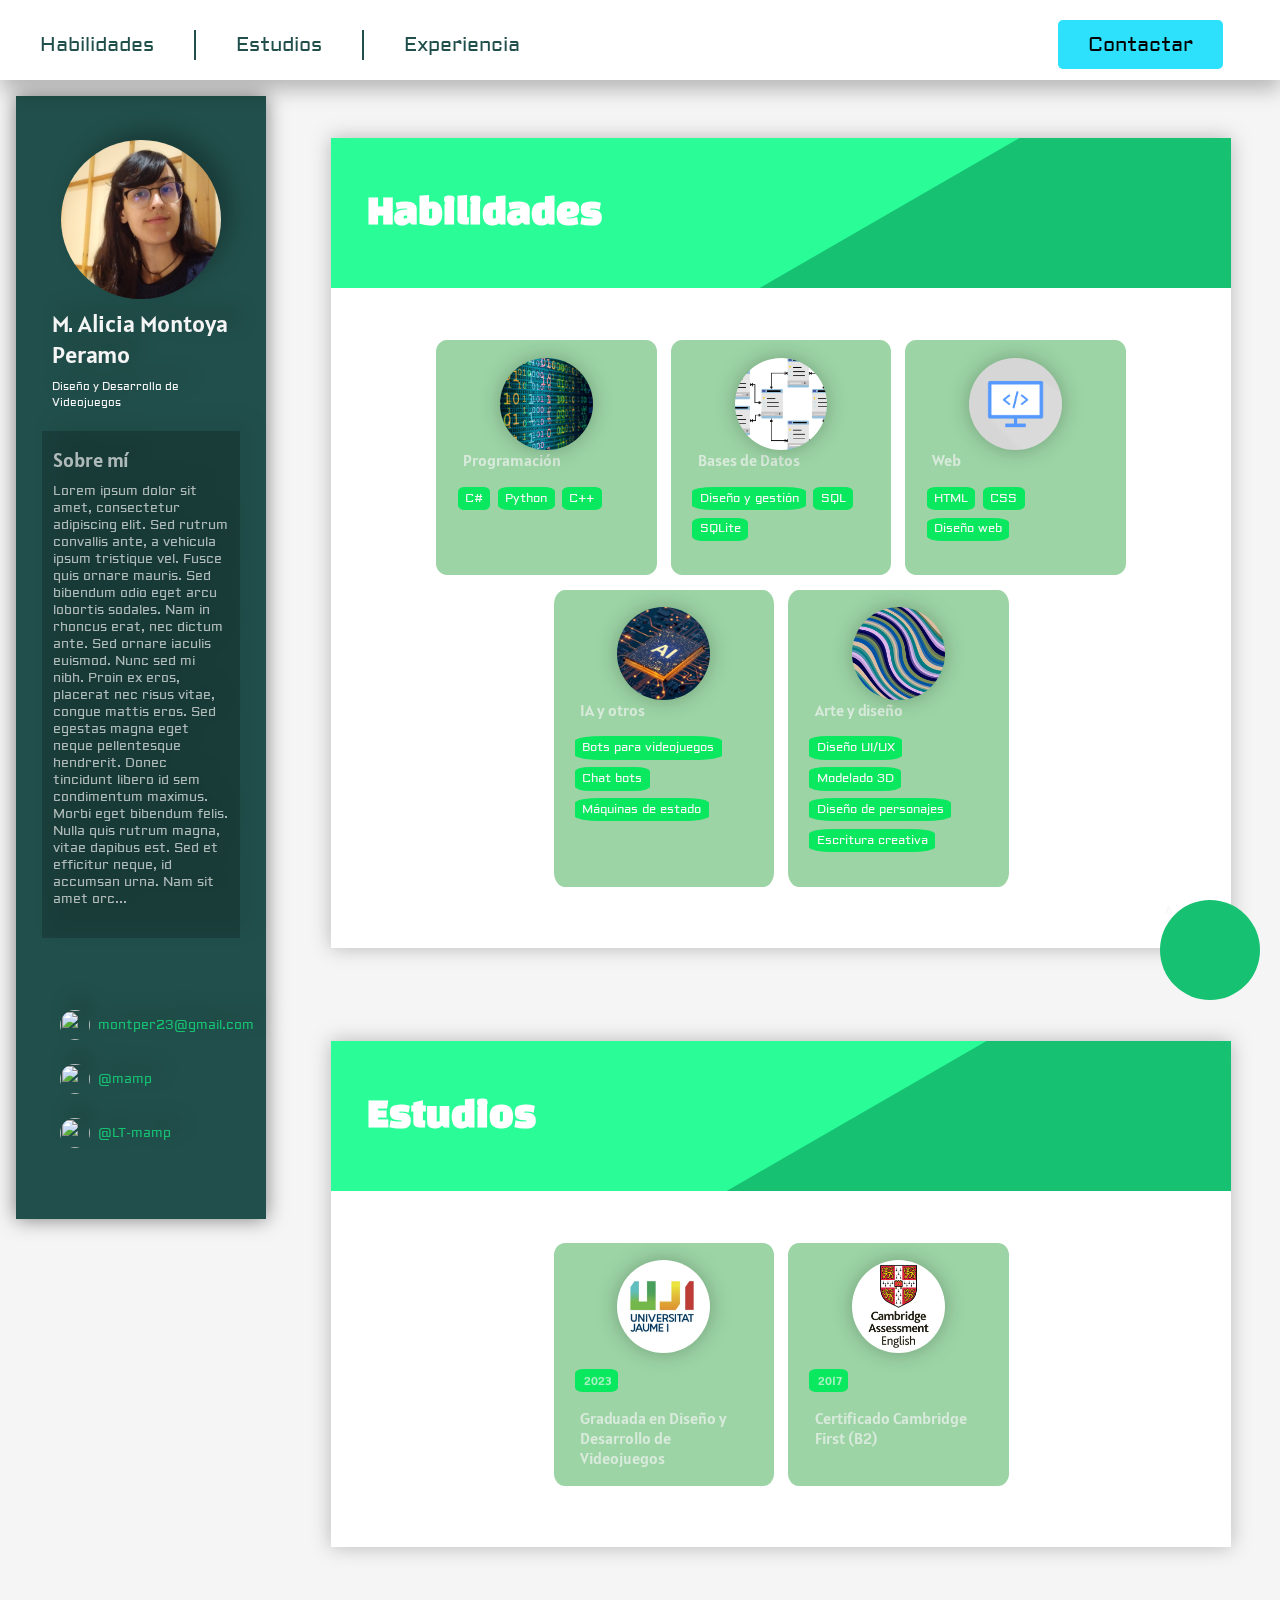
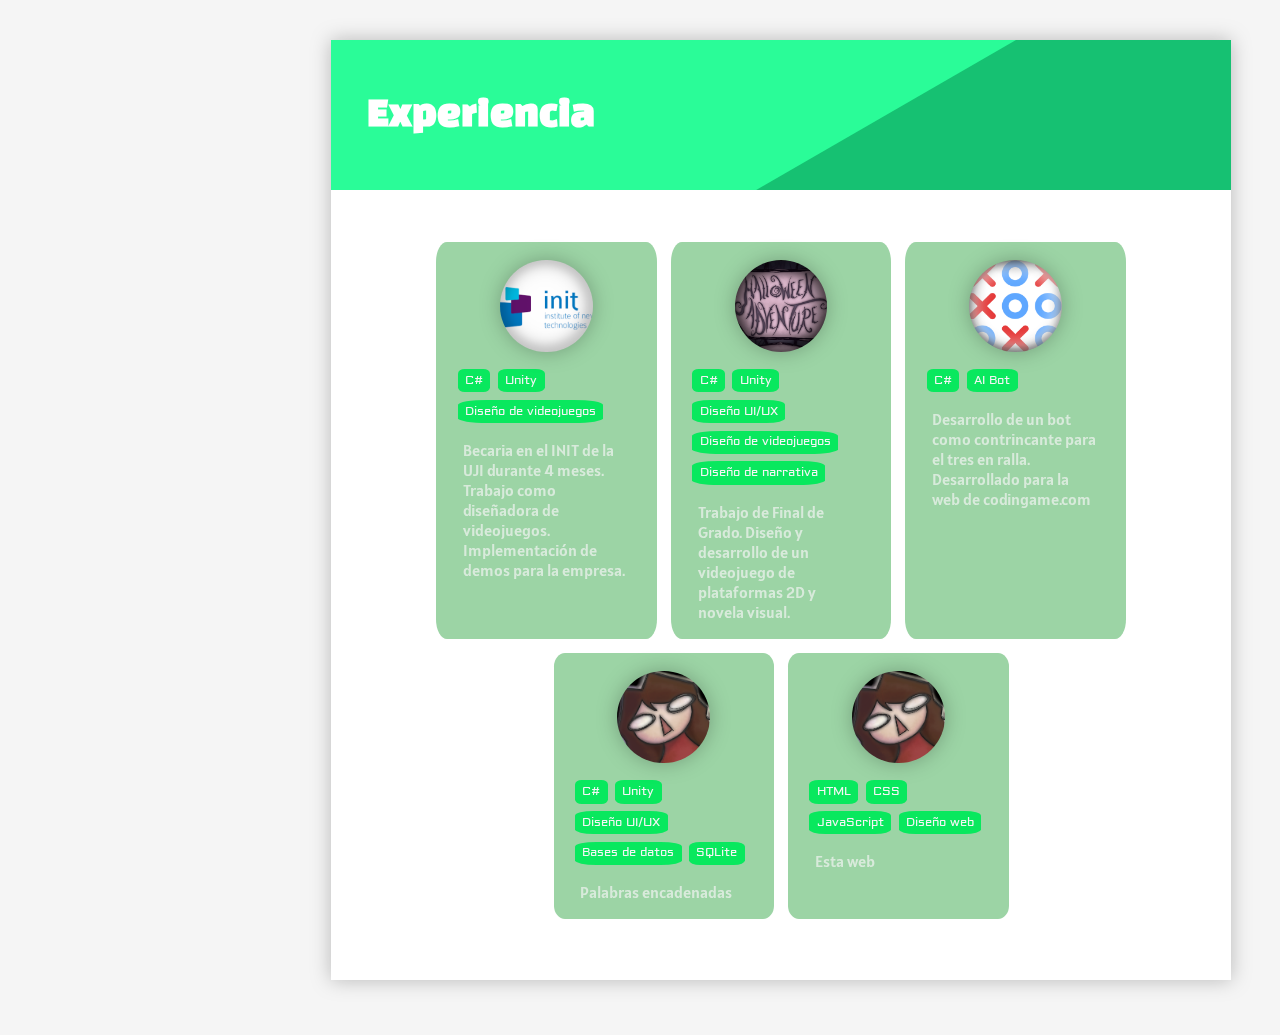
==== index.html @ c8db1079 "Rename Index.html to index.html" ====
<!doctype html>
<html lang="es">
<head>
    <meta charset="UTF-8">
    <meta name="viewport" content="width=device-width, initial-scale=1.0">
    <title>MontPer Porfolio</title>
    <link rel="stylesheet" href="css/format.css">
    <link rel="icon" href="img/perfil_wa1.png">
</head>


<header>
    <div class="top-bar">
        <div class="open-profile-button">
            <!-- para abrir profile box (y si está abierta: desaparece) -->
        </div>
        <div class="shortcuts">
            <!-- 3 botones -->
            <a class="sc-button" href="#s1">Habilidades</a>
            <div class="button-separator"></div>
            <a class="sc-button" href="#s2">Estudios</a>
            <div class="button-separator"></div>
            <a class="sc-button" href="#s3">Experiencia</a>
        </div>
        <div class="contact-button">
            <!-- 1 botón -->
            <a class="info-button" href="javascript:()" onclick="showPopup();">Contactar</a>
        </div>
    </div>
</header>


<body>
    <div class="side-box">
        <div class="close-button"><p>x</p></div>
        <div class="profile-box">
            <img src="img/IMG_01.jpg" alt="Profile picture">
            <h1>M. Alicia Montoya Peramo</h1>
            <h3>Diseño y Desarrollo de Videojuegos</h3>
            <div class="about-me-box">
                <h2>Sobre mí</h2>
                <p>Lorem ipsum dolor sit amet,
                    consectetur adipiscing elit. Sed
                    rutrum convallis ante, a vehicula
                    ipsum tristique vel. Fusce quis
                    ornare mauris. Sed bibendum
                    odio eget arcu lobortis sodales.
                    Nam in rhoncus erat, nec dictum
                    ante. Sed ornare iaculis euismod.
                    Nunc sed mi nibh. Proin ex eros,
                    placerat nec risus vitae, congue
                    mattis eros. Sed egestas magna
                    eget neque pellentesque
                    hendrerit. Donec tincidunt libero
                    id sem condimentum maximus.
                    Morbi eget bibendum felis. Nulla
                    quis rutrum magna, vitae dapibus
                    est. Sed et efficitur neque, id
                    accumsan urna. Nam sit amet orc...</p>
            </div>
            <div class="links-box">
                <div class="social-link">
                    <img src="https://freelogopng.com/images/all_img/1657906169gmail-logo-png.png">
                    <p><a href="mailto:montper23@gmail.com">montper23@gmail.com</a></p>
                </div>
                <div class="social-link">
                    <img src="https://logospng.org/download/linkedin/logo-linkedin-icon-2048.png">
                    <p><a href="https://www.linkedin.com/in/mamp-24b292224/">@mamp</a></p>
                </div>
                <div class="social-link">
                    <img src="https://pngimg.com/uploads/github/github_PNG40.png">
                    <p><a href="https://github.com/LT-mamp">@LT-mamp</a></p>
                </div>
            </div>
        </div>
    </div>

    <div class="main-box">
        <div class="marker" id="s1"></div>
        <div class="section">
            <div class="section-head">
                <h1>Habilidades</h1>
                <div class="sh-decor"></div>
            </div>
            <div class="section-content">
                <div class="section-card">
                    <img src="img/h_programming.jpg" alt="Logo de empresa: INIT (Instituto de Nuevas Tecnologías de la Imagen)">
                    <p>Programación</p>
                    <div class="s-tags">
                        <div class="section-tag">C#</div>
                        <div class="section-tag">Python</div>
                        <div class="section-tag">C++</div>
                    </div>
                    <!-- 1 botón para más info? -->
                </div>
                <div class="section-card">
                    <img src="img/h_database.jpg" alt="">
                    <p>Bases de Datos</p>
                    <div class="s-tags">
                        <div class="section-tag">Diseño y gestión</div>
                        <div class="section-tag">SQL</div>
                        <div class="section-tag">SQLite</div>
                    </div>
                    <!-- 1 botón para más info? -->
                </div>
                <div class="section-card">
                    <img src="img/h_web.png" alt="">
                    <p>Web</p>
                    <div class="s-tags">
                        <div class="section-tag">HTML</div>
                        <div class="section-tag">CSS</div>
                        <div class="section-tag">Diseño web</div>
                    </div>
                    <!-- 1 botón para más info? -->
                </div>
                <div class="section-card">
                    <img src="img/h_ai.jpg" alt="">
                    <p>IA y otros</p>
                    <div class="s-tags">
                        <div class="section-tag">Bots para videojuegos</div>
                        <div class="section-tag">Chat bots</div>
                        <div class="section-tag">Máquinas de estado</div>
                    </div>
                    <!-- 1 botón para más info? -->
                </div>
                <div class="section-card">
                    <img src="img/h_design3.jpg" alt="">
                    <p>Arte y diseño</p>
                    <div class="s-tags">
                        <div class="section-tag">Diseño UI/UX</div>
                        <div class="section-tag">Modelado 3D</div>
                        <div class="section-tag">Diseño de personajes</div>
                        <div class="section-tag">Escritura creativa</div>
                    </div>
                    <!-- 1 botón para más info? -->
                </div>
            </div>
        </div>
        <div class="marker" id="s2"></div>
        <div class="section">
            <div class="section-head">
                <h1>Estudios</h1>
                <div class="sh-decor"></div>
            </div>
            <div class="section-content">
                <div class="section-card">
                    <img src="img/logo_uji.jpg" alt="">
                    <div class="s-tags">
                        <div class="section-tag"><p>2023</p></div>
                    </div>
                    <p>Graduada en Diseño y Desarrollo de Videojuegos</p>
                    <!-- 1 botón para más info? -->
                </div>
                <div class="section-card">
                    <img src="img/logo_cambridge.jpg" alt="">
                    <div class="s-tags">
                        <div class="section-tag"><p>2017</p></div>
                    </div>
                    <p>Certificado Cambridge First (B2)</p>
                    <!-- 1 botón para más info? -->
                </div>
            </div>
        </div>
        <div class="marker" id="s3"></div>
        <div class="section">
            <div class="section-head">
                <h1>Experiencia</h1>
                <div class="sh-decor"></div>
            </div>
            <div class="section-content">
                <div class="section-card">
                    <img src="img/logo_INIT_sombra.png" alt="Logo de empresa: INIT (Instituto de Nuevas Tecnologías de la Imagen)">
                    <div class="s-tags">
                        <div class="section-tag">C#</div>
                        <div class="section-tag">Unity</div>
                        <div class="section-tag">Diseño de videojuegos</div>
                    </div>
                    <p>Becaria en el INIT de la UJI durante 4 meses.
                        Trabajo como diseñadora de videojuegos.
                        Implementación de demos para la empresa.
                    </p>
                    <!-- 1 botón para más info? -->
                </div>
                <div class="section-card">
                    <img src="img/logo_HA_sombra.png" alt="">
                    <div class="s-tags">
                        <div class="section-tag">C#</div>
                        <div class="section-tag">Unity</div>
                        <div class="section-tag">Diseño UI/UX</div>
                        <div class="section-tag">Diseño de videojuegos</div>
                        <div class="section-tag">Diseño de narrativa</div>
                    </div>
                    <p>Trabajo de Final de Grado.
                        Diseño y desarrollo de un videojuego de plataformas 2D y novela visual.
                    </p>
                    <!-- 1 botón para más info? -->
                </div>
                <div class="section-card">
                    <img src="img/logo_tia_sombra.png" alt="">
                    <div class="s-tags">
                        <div class="section-tag">C#</div>
                        <div class="section-tag">AI Bot</div>
                    </div>
                    <p>Desarrollo de un bot como contrincante para el tres en ralla. Desarrollado para la web de codingame.com</p>
                    <!-- 1 botón para más info? -->
                </div>
                <div class="section-card">
                    <img src="img/perfil_wa1.png" alt="">
                    <div class="s-tags">
                        <div class="section-tag">C#</div>
                        <div class="section-tag">Unity</div>
                        <div class="section-tag">Diseño UI/UX</div>
                        <div class="section-tag">Bases de datos</div>
                        <div class="section-tag">SQLite</div>
                    </div>
                    <p>Palabras encadenadas</p>
                    <!-- 1 botón para más info? -->
                </div>
                <div class="section-card">
                    <img src="img/perfil_wa1.png" alt="">
                    <div class="s-tags">
                        <div class="section-tag">HTML</div>
                        <div class="section-tag">CSS</div>
                        <div class="section-tag">JavaScript</div>
                        <div class="section-tag">Diseño web</div>
                    </div>
                    <p>Esta web</p>
                    <!-- 1 botón para más info? -->
                </div>
            </div>
        </div>
        <div class="goup-box"><div class="goup-button"><p>^</p></div></div>
        <div class="bottom-footer"></div>
        
        
        <div class="info-popup" id="popup">
            <div class="blanket">
                <div class="content">
                    <div class="side">
                        <div class="side-background">
                            <div class="picture">
                                <img src="img/IMG_01.jpg" alt="Profile picture">
                                <h1>M. Alicia Montoya Peramo</h1>
                                <h3>Diseño y Desarrollo de Videojuegos</h3>
                            </div>
                        </div>
                    </div>
                    <div class="info">
                        <div class="contact">
                            <h2>Información de Contacto</h2>
                            <div class="links-box">
                                <div class="social-link">
                                    <img src="https://freelogopng.com/images/all_img/1657906169gmail-logo-png.png">
                                    <p><a href="mailto:montper23@gmail.com">montper23@gmail.com</a></p>
                                </div>
                                <div class="social-link">
                                    <img src="https://logospng.org/download/linkedin/logo-linkedin-icon-2048.png">
                                    <p><a href="https://www.linkedin.com/in/mamp-24b292224/">@mamp</a></p>
                                </div>
                                <div class="social-link">
                                    <img src="https://pngimg.com/uploads/github/github_PNG40.png">
                                    <p><a href="https://github.com/LT-mamp">@LT-mamp</a></p>
                                </div>
                            </div>
                        </div>
                        <div class="cv">
                            <h2>CV PDF</h2>
                            <div class="links-box">
                                <div class="social-link">
                                    <img src="https://flyclipart.com/thumb2/link-icon-172190.png">
                                    <p><a href="cv/CV_MontoyaPeramo_ESP.pdf">CV_MontoyaPeramo_ESP</a></p>
                                </div>
                                <div class="social-link end-link">
                                    <img src="https://flyclipart.com/thumb2/link-icon-172190.png">
                                    <p><a href="#">CV_MontoyaPeramo_ENG</a></p>
                                </div>
                            </div>
                        </div>
                    </div>
                    <div class="close-button" onclick="hidePopup();">
                        <p>x</p>
                    </div>
                </div>
            </div>
        </div>
    </div>

    <script src="script.js" type="text/javascript"></script>
</body>

<footer>

</footer>


</html>
---- css/format.css ----
@import url('https://fonts.googleapis.com/css2?family=VT323&display=swap');
@import url('https://fonts.googleapis.com/css2?family=Silkscreen:wght@400;700&display=swap');
@import url('https://fonts.googleapis.com/css2?family=Aldrich&display=swap');
@import url('https://fonts.googleapis.com/css2?family=Alatsi&family=Aldrich&display=swap');
@import url('https://fonts.googleapis.com/css2?family=Alatsi&family=Aldrich&family=Black+Han+Sans&display=swap');

:root{
    --ligth-blue:     #2de1fc;
    --ligth-green:    #2AFC98;
    --green:          #09E85E;
    --mid-green:     #16C172;
    --dark-green:     #214F4B;
    --ligth-grey:     #F5F5F5;
}

img{
    max-width: 100%;
    max-height: 100%;
}

.top-bar{
    background-color: white;
    height: fit-content;
    width: 100%;
    max-width: 100%;
    padding: 20px 20px 10px;
    box-sizing: border-box;
    filter: drop-shadow(0px 10px 10px rgba(0, 0, 0, 0.25));  /*x, y, diffuse, color*/
    display: flex;
    align-items: center;
    position: fixed;
    top: 0;
    z-index: 1;
}

body{
    background-color: #F5F5F5;
    margin: 0;
    margin-top: 5rem;
    display: flex;
    box-sizing: border-box;
}

.side-box{
    margin: 1rem;
    background-color: #214F4B;
    width: 300px;
    height: fit-content;
    box-sizing: border-box;
    padding: 2%;
    filter: drop-shadow(0px 0px 10px rgba(0, 0, 0, 0.5));
    min-width: 250px;
}

.side-box .close-button{
    margin-left: 98%;
    font-size: 1em;
    cursor: pointer;
    display: none;
}

.profile-box{
    margin: 0 auto;
    filter: drop-shadow(10px -10px 10px rgba(0, 0, 0, 0.25));  /*x, y, diffuse, color*/
}

.profile-box img{
    border-radius: 180px;
    width: 80%;
    margin: 2vh auto 1vh;
    display: block;
}

.profile-box h1, h2, h3, p {
    margin: 0 5%;
    color: #F5F5F5;
    font-family: "Alatsi", Helvetica, sans-serif;
    font-weight: lighter;
}

.profile-box h1{
    font-size: 1.5rem;
    margin-bottom: 1vh;
}

.profile-box h2{
    font-size: 20px;
    margin-bottom: 10px;
}

.profile-box h3{
    font-size: .7rem;
    font-family: "Aldrich", sans-serif;
}

.profile-box p{
    font-size: 13px;
    font-family: "Aldrich", sans-serif;
}

.about-me-box {
    background-color: rgba(0, 0, 0, 0.20);
    margin: 20px 0 20px;
    padding: 16px 1% 30px;
}
.about-me-box h2, p{
    color: #f5f5f5ae;
}

/*.side-box .links-box{
    display: none;
}*/

.links-box{
    margin: 8vh 2vh 5vh;
    display: block;
}

.social-link{
    display: flex;
    align-items: center;
    margin-bottom: 15%;
}

.social-link img{
    width: 30px;
    height: 30px;
    margin: 0 5% 0 0;
}

.social-link p{
    color: var(--mid-green);
    font-size: .8rem;
    margin: 0;
    padding-top: 0.5%;
}

.social-link a{
    color: var(--mid-green);
    text-decoration: none;
}
.social-link a:hover{
    color: #72ff47;
}

/*
--------------------------------------------------------------
*/

.main-box{
    margin: 0;
    padding: 10px;
    width: fit-content;
    max-width: 100%;
    box-sizing: border-box;
}

a.sc-button{
    font-size: 20px;
    font-weight: normal;
    font-family: "Aldrich";
    text-decoration: none;
    color: var(--dark-green);
    background-color: white;
    padding: 12px 20px;
}

a.sc-button:hover{
    background-color: #16c171;
    border-radius: 14px;
}

.button-separator{
    height: 30px;
    width: 2px;
    margin: auto 20px;
    background-color: var(--dark-green);
}
.shortcuts{
    display: flex;
}

.contact-button{
    margin-right: 3%;
    margin-left: auto;
}

.contact-button a{
    color: black;
    background-color: var(--ligth-blue);
    border-radius: 5px;
    font-size: 20px;
    font-weight: normal;
    font-family: "Aldrich";
    text-decoration: none;
    padding: 12px 30px;
}

.contact-button a:hover{
    background-color: #3ba6d4;
    color: rgba(0, 0, 0, 0.718);
}


/*
--------------------------------------------------------------
*/

.marker{
    height: 3rem;
}

.section {
    background-color: white;
    filter: drop-shadow(0px 0px 10px rgba(0, 0, 0, 0.25)); 
    margin: 0 4%;
}

.section-head{
    background-color: var(--ligth-green);
    height: 150px;
    display: flex;
    overflow: hidden;
}

.section-head h1{
    margin: 0;
    padding: 6% 0 0 4%;
    font-family: "Black Han Sans";
    font-size: 35px;
    color: white;
}

.sh-decor{
    background-color: var(--mid-green);
    width: 100%;
    height: 180%;
    position: relative;
    transform: translateX(70px) translateY(40px) rotate(-30deg);
}

.section-content{
    margin: 5% 1%;
    padding-bottom: 6%;
    display: flex;
    justify-content: center;
    flex-wrap: wrap;
}

.section-card{
    background-color: #9cd4a5;
    width: 25%;
    margin: 0.8%;
    border-radius: 5%;
    padding: 2%;
    box-sizing: border-box;
}

.section-card img{
    border-radius: 100%;
    width: 50%;
    margin: 0 auto;
    display: block;
    filter: drop-shadow(0px 0px 10px rgba(0, 0, 0, 0.25));
}

.s-tags{
    display: flex;
    justify-content: left;
    flex-wrap: wrap;
    margin: 7% 0;
}

.section-tag{
    background-color: var(--green);
    margin: 2% 2%;
    padding: 2% 4%;
    border-radius: 20%;
    width: fit-content;
    font-family: "Aldrich";
    font-size: 12px;
    color: var(--ligth-grey);
}

.section-tag p{
    font-size: 12px;
}

/*
------------------------------------------------------------------
*/

.goup-box{
    position: fixed;
    right: 20px;
    top: 100vh;
}

.goup-button{
    width: 100px;
    height: 100px;
    background-color: var(--mid-green);
    border-radius: 100%;
    position: sticky;
    top: 80vh;
    right: 20px;
}

.info-popup{
    display: none;
    position: fixed;
    top: 0;
    bottom: 0;
    right: 0;
    left: 0;
    z-index: 2;
}

.info-popup.show{
    display: block;
}

.info-popup .blanket{
    background-color: rgba(0, 0, 0, 0.6);
    position: absolute;
    top: 0;
    bottom: 0;
    right: 0;
    left: 0;
}

.info-popup .content{
    /*width: 50vw;
    height: 70vh;*/
    background-color: #fff;
    display: flex;
    position: absolute;
    left: 50%;
    top: 50%;
    margin-left: -35vw;
    margin-top: -35vh;
}

.info-popup .side{
    width: 300px;
}

.info-popup .side-background{
    background-color: var(--dark-green);
    width: 200px;
    height: 100%;
    margin: 0;
}

.info-popup .picture{
    background-color: var(--dark-green);
    border-radius: 150px;
    margin: 5%;
    padding: 30px 15px;
    position: absolute;
    width: 200px;
    height: 400px;
    box-sizing: border-box;
}

.info-popup .picture img{
    border-radius: 180px;
    width: 200;
    margin: 0 auto;
    display: block;
}

.info-popup .picture h1, h3{
    margin: 0 5%;
    color: #F5F5F5;
    font-family: "Alatsi", Helvetica, sans-serif;
    font-weight: lighter;
    font-size: 32px;
    margin-bottom: 15px;
}

.info-popup .picture h3{
    font-size: 15px;
    font-family: "Aldrich", sans-serif;
}

.info-popup .info{
    margin: 50px 10px 20px;
    width: 550px;
}

.info-popup .info h2{
    font-size: 32;
    font-family: "Alatsi";
    color: var(--dark-green);
}

.info-popup .links-box{
    margin-top: 5%;
}

.info-popup .social-link{
    margin-bottom: 5%;
    margin-left: 10%;
}

.info-popup .end-link{
    margin-bottom: 0;
}

.info-popup .cv{
    margin-top: 10%;
}

.info-popup .close-button{
    margin: 10px;
    width: 3rem;
    height: 3rem;
    /*background-color: var(--dark-green);*/
    border-radius: 100%;
    display: flex;
    justify-content: center;
    align-items: center;
    cursor: pointer;
    box-sizing: border-box;
    padding-bottom: 10px;
}

.info-popup .close-button p{
    font-size: 40px;
    line-height: 0;
    font-weight: lighter;
    color: black;
}
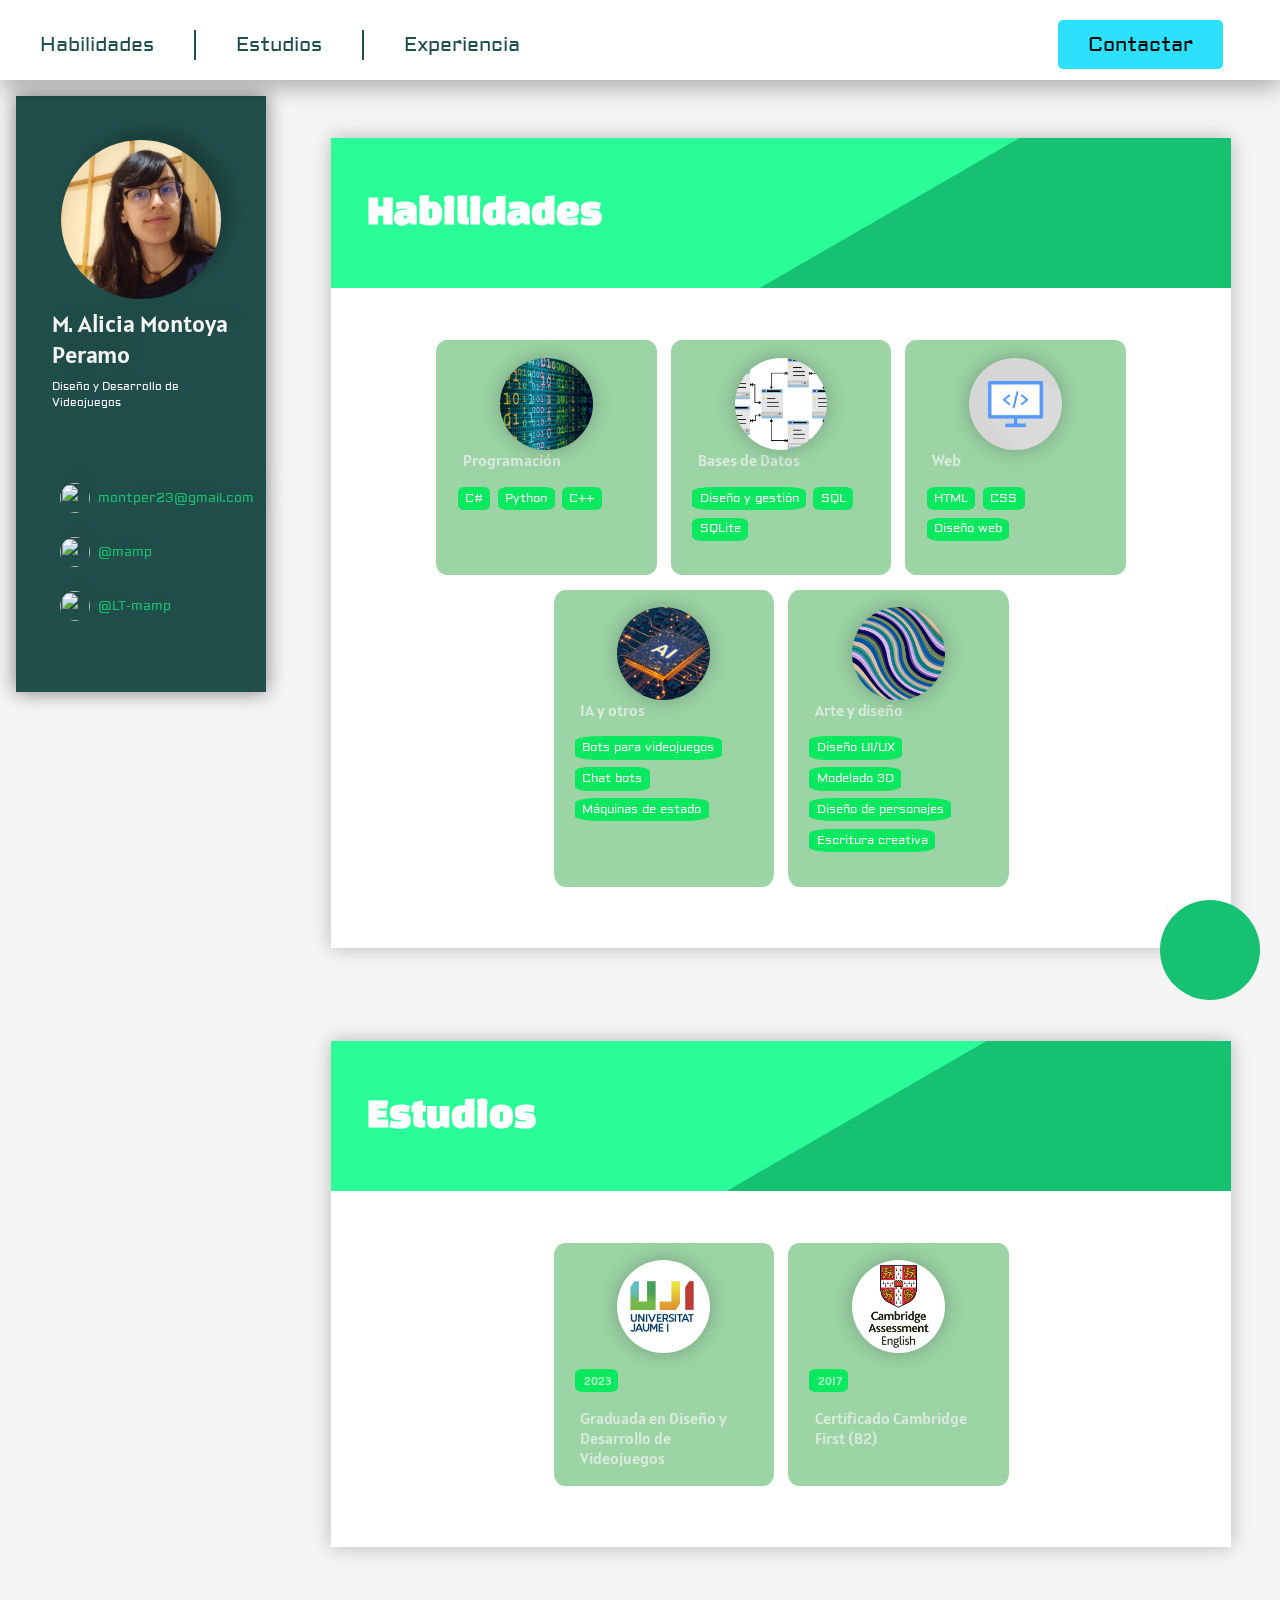
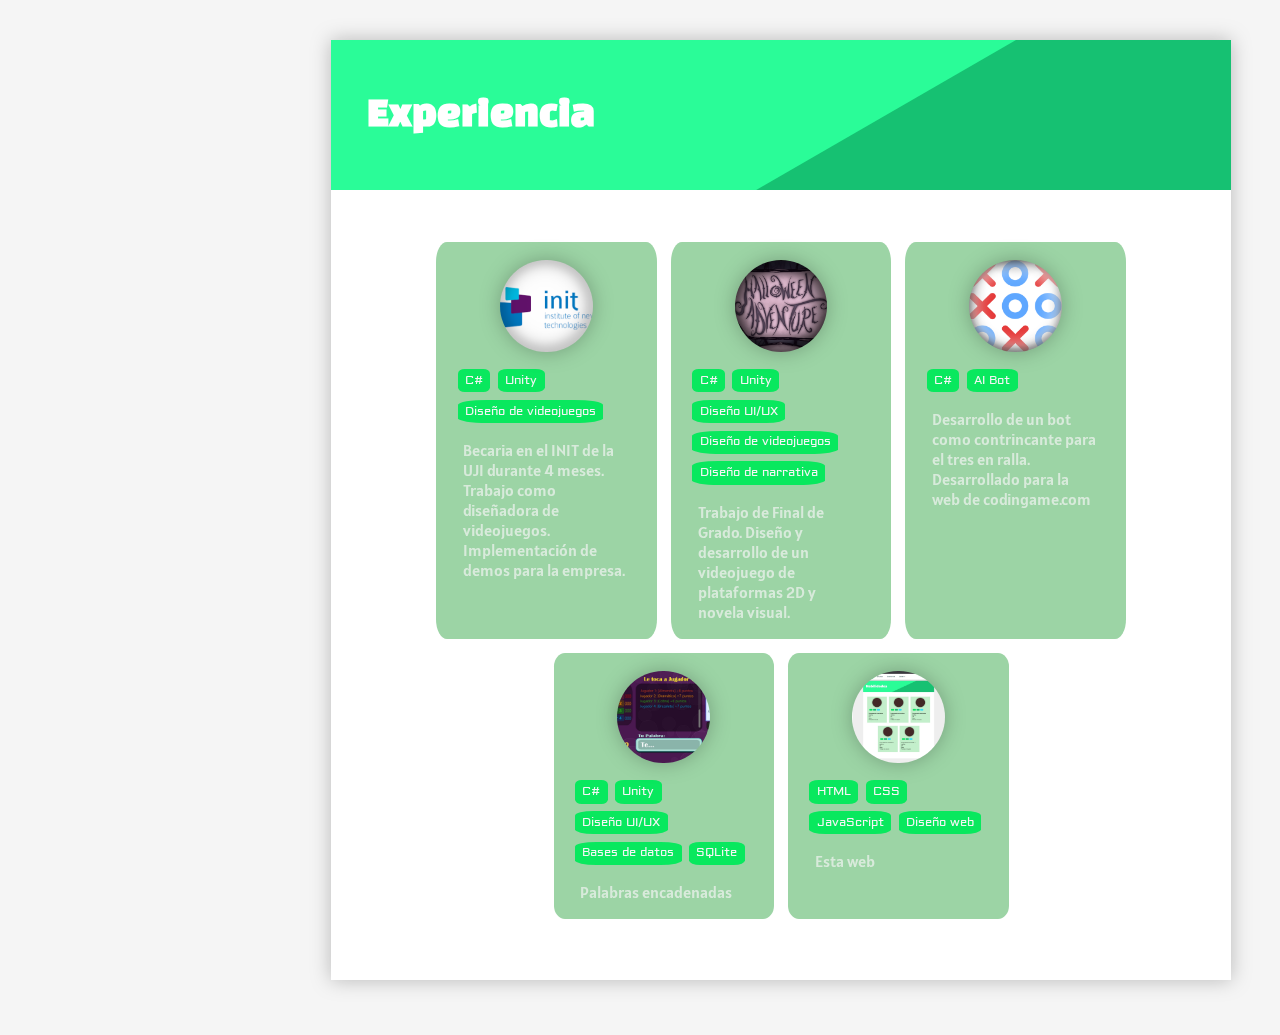
==== commit 8701c1a6: "Pre-release" ====
--- a/index.html
+++ b/index.html
@@ -37,7 +37,7 @@
             <img src="img/IMG_01.jpg" alt="Profile picture">
             <h1>M. Alicia Montoya Peramo</h1>
             <h3>Diseño y Desarrollo de Videojuegos</h3>
-            <div class="about-me-box">
+            <!--<div class="about-me-box">
                 <h2>Sobre mí</h2>
                 <p>Lorem ipsum dolor sit amet,
                     consectetur adipiscing elit. Sed
@@ -57,7 +57,7 @@
                     quis rutrum magna, vitae dapibus
                     est. Sed et efficitur neque, id
                     accumsan urna. Nam sit amet orc...</p>
-            </div>
+            </div>-->
             <div class="links-box">
                 <div class="social-link">
                     <img src="https://freelogopng.com/images/all_img/1657906169gmail-logo-png.png">
@@ -205,7 +205,7 @@
                     <!-- 1 botón para más info? -->
                 </div>
                 <div class="section-card">
-                    <img src="img/perfil_wa1.png" alt="">
+                    <img src="img/h_palabrasEnc.jpg" alt="">
                     <div class="s-tags">
                         <div class="section-tag">C#</div>
                         <div class="section-tag">Unity</div>
@@ -217,7 +217,7 @@
                     <!-- 1 botón para más info? -->
                 </div>
                 <div class="section-card">
-                    <img src="img/perfil_wa1.png" alt="">
+                    <img src="img/h_myweb.jpg" alt="">
                     <div class="s-tags">
                         <div class="section-tag">HTML</div>
                         <div class="section-tag">CSS</div>
@@ -270,10 +270,10 @@
                                     <img src="https://flyclipart.com/thumb2/link-icon-172190.png">
                                     <p><a href="cv/CV_MontoyaPeramo_ESP.pdf">CV_MontoyaPeramo_ESP</a></p>
                                 </div>
-                                <div class="social-link end-link">
+                                <!--<div class="social-link end-link">
                                     <img src="https://flyclipart.com/thumb2/link-icon-172190.png">
                                     <p><a href="#">CV_MontoyaPeramo_ENG</a></p>
-                                </div>
+                                </div>-->
                             </div>
                         </div>
                     </div>
